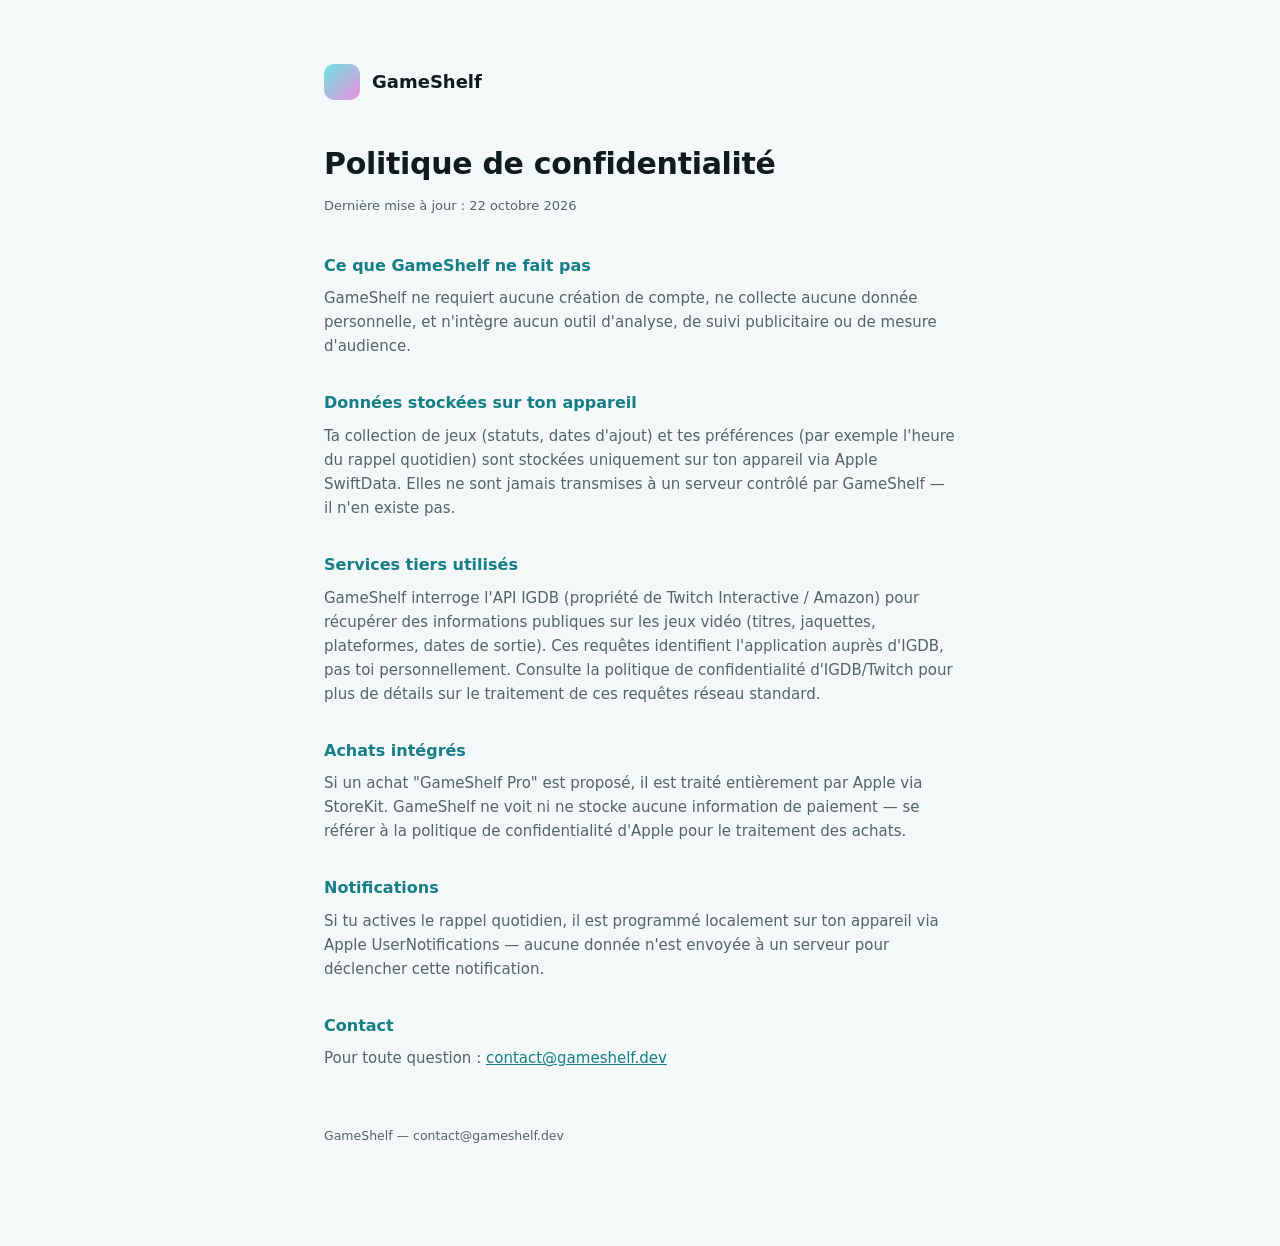
==== privacy.html @ 91755a86 "Add privacy policy and support pages" ====
<!doctype html>
<html lang="fr">
<head>
<meta charset="utf-8">
<meta name="viewport" content="width=device-width, initial-scale=1">
<title>Politique de confidentialité — GameShelf</title>
<link rel="stylesheet" href="style.css">
</head>
<body>
<div class="page">
  <header class="app">
    <div class="mark"></div>
    <div class="name">GameShelf</div>
  </header>

  <h1>Politique de confidentialité</h1>
  <p class="updated">Dernière mise à jour : 22 octobre 2026</p>

  <h2>Ce que GameShelf ne fait pas</h2>
  <p>GameShelf ne requiert aucune création de compte, ne collecte aucune donnée personnelle, et n'intègre aucun outil d'analyse, de suivi publicitaire ou de mesure d'audience.</p>

  <h2>Données stockées sur ton appareil</h2>
  <p>Ta collection de jeux (statuts, dates d'ajout) et tes préférences (par exemple l'heure du rappel quotidien) sont stockées uniquement sur ton appareil via Apple SwiftData. Elles ne sont jamais transmises à un serveur contrôlé par GameShelf — il n'en existe pas.</p>

  <h2>Services tiers utilisés</h2>
  <p>GameShelf interroge l'API IGDB (propriété de Twitch Interactive / Amazon) pour récupérer des informations publiques sur les jeux vidéo (titres, jaquettes, plateformes, dates de sortie). Ces requêtes identifient l'application auprès d'IGDB, pas toi personnellement. Consulte la politique de confidentialité d'IGDB/Twitch pour plus de détails sur le traitement de ces requêtes réseau standard.</p>

  <h2>Achats intégrés</h2>
  <p>Si un achat "GameShelf Pro" est proposé, il est traité entièrement par Apple via StoreKit. GameShelf ne voit ni ne stocke aucune information de paiement — se référer à la politique de confidentialité d'Apple pour le traitement des achats.</p>

  <h2>Notifications</h2>
  <p>Si tu actives le rappel quotidien, il est programmé localement sur ton appareil via Apple UserNotifications — aucune donnée n'est envoyée à un serveur pour déclencher cette notification.</p>

  <h2>Contact</h2>
  <p>Pour toute question : <a href="mailto:contact@gameshelf.dev">contact@gameshelf.dev</a></p>

  <footer>GameShelf — contact@gameshelf.dev</footer>
</div>
</body>
</html>
---- style.css ----
:root {
  --bg: #f4f8f8;
  --surface: #ffffff;
  --border: #d7e4e4;
  --text: #0f1b1c;
  --text-secondary: #526465;
  --accent: #157e86;
}

@media (prefers-color-scheme: dark) {
  :root {
    --bg: #0b1213;
    --surface: #121d1e;
    --border: #203030;
    --text: #eef5f5;
    --text-secondary: #a3b5b6;
    --accent: #6fe4e0;
  }
}

* { box-sizing: border-box; }

body {
  margin: 0;
  background: var(--bg);
  color: var(--text);
  font-family: -apple-system, "SF Pro Text", "Segoe UI", system-ui, sans-serif;
  line-height: 1.6;
}

.page {
  max-width: 680px;
  margin: 0 auto;
  padding: 64px 24px 100px;
}

header.app {
  display: flex;
  align-items: center;
  gap: 12px;
  margin-bottom: 40px;
}

header.app .mark {
  width: 36px;
  height: 36px;
  border-radius: 10px;
  background: linear-gradient(135deg, #6fe4e0, #ea8fe0);
  flex-shrink: 0;
}

header.app .name {
  font-weight: 700;
  font-size: 18px;
}

h1 {
  font-size: 30px;
  font-weight: 800;
  margin: 0 0 8px;
  letter-spacing: -0.01em;
}

.updated {
  color: var(--text-secondary);
  font-size: 13px;
  margin: 0 0 36px;
}

h2 {
  font-size: 16px;
  font-weight: 700;
  color: var(--accent);
  margin: 32px 0 8px;
}

p {
  color: var(--text-secondary);
  font-size: 15px;
  margin: 0 0 4px;
}

a { color: var(--accent); }

.card {
  background: var(--surface);
  border: 1px solid var(--border);
  border-radius: 14px;
  padding: 24px;
  margin-top: 8px;
}

.contact {
  display: inline-flex;
  align-items: center;
  gap: 8px;
  font-size: 17px;
  font-weight: 600;
  color: var(--text);
  text-decoration: none;
  margin-top: 8px;
}

footer {
  margin-top: 56px;
  font-size: 12.5px;
  color: var(--text-secondary);
}
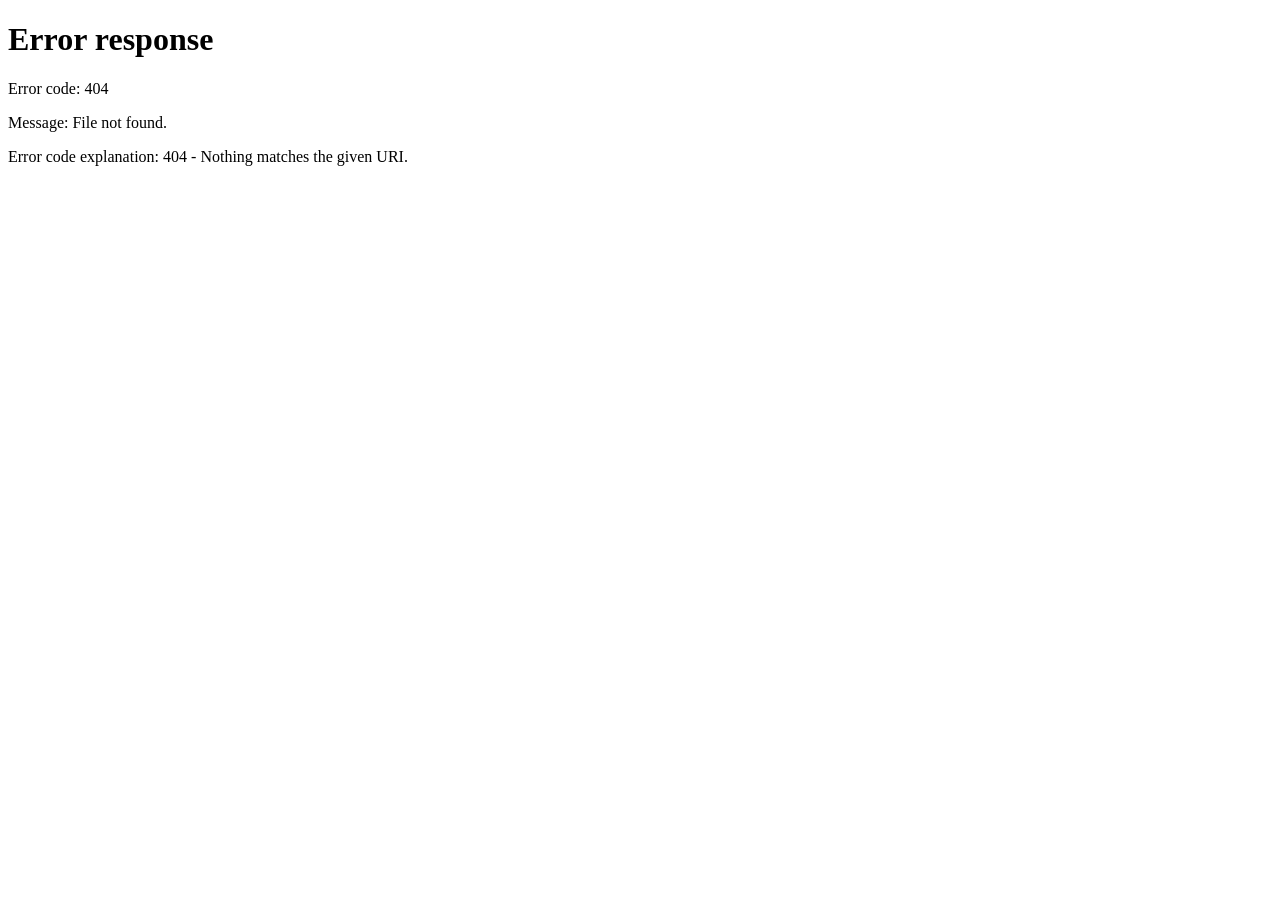
==== commit 81de3384: "Add English versions with auto language detection" ====
--- a/privacy.html
+++ b/privacy.html
@@ -6,35 +6,38 @@
 <title>Politique de confidentialité — GameShelf</title>
 <link rel="stylesheet" href="style.css">
 </head>
-<body>
-<div class="page">
-  <header class="app">
-    <div class="mark"></div>
-    <div class="name">GameShelf</div>
-  </header>
+<body data-lang="fr" data-alt-url="/privacy-en">
+  <div class="page">
+    <header class="app">
+      <div class="mark"></div>
+      <div class="name">GameShelf</div>
+    </header>
 
-  <h1>Politique de confidentialité</h1>
-  <p class="updated">Dernière mise à jour : 22 octobre 2026</p>
+    <a class="lang-switch" href="/privacy-en" onclick="setGameShelfLang('en')">English version →</a>
 
-  <h2>Ce que GameShelf ne fait pas</h2>
-  <p>GameShelf ne requiert aucune création de compte, ne collecte aucune donnée personnelle, et n'intègre aucun outil d'analyse, de suivi publicitaire ou de mesure d'audience.</p>
+    <h1>Politique de confidentialité</h1>
+    <p class="updated">Dernière mise à jour : 22 octobre 2026</p>
 
-  <h2>Données stockées sur ton appareil</h2>
-  <p>Ta collection de jeux (statuts, dates d'ajout) et tes préférences (par exemple l'heure du rappel quotidien) sont stockées uniquement sur ton appareil via Apple SwiftData. Elles ne sont jamais transmises à un serveur contrôlé par GameShelf — il n'en existe pas.</p>
+    <h2>Ce que GameShelf ne fait pas</h2>
+    <p>GameShelf ne requiert aucune création de compte, ne collecte aucune donnée personnelle, et n'intègre aucun outil d'analyse, de suivi publicitaire ou de mesure d'audience.</p>
 
-  <h2>Services tiers utilisés</h2>
-  <p>GameShelf interroge l'API IGDB (propriété de Twitch Interactive / Amazon) pour récupérer des informations publiques sur les jeux vidéo (titres, jaquettes, plateformes, dates de sortie). Ces requêtes identifient l'application auprès d'IGDB, pas toi personnellement. Consulte la politique de confidentialité d'IGDB/Twitch pour plus de détails sur le traitement de ces requêtes réseau standard.</p>
+    <h2>Données stockées sur ton appareil</h2>
+    <p>Ta collection de jeux (statuts, dates d'ajout) et tes préférences (par exemple l'heure du rappel quotidien) sont stockées uniquement sur ton appareil via Apple SwiftData. Elles ne sont jamais transmises à un serveur contrôlé par GameShelf — il n'en existe pas.</p>
 
-  <h2>Achats intégrés</h2>
-  <p>Si un achat "GameShelf Pro" est proposé, il est traité entièrement par Apple via StoreKit. GameShelf ne voit ni ne stocke aucune information de paiement — se référer à la politique de confidentialité d'Apple pour le traitement des achats.</p>
+    <h2>Services tiers utilisés</h2>
+    <p>GameShelf interroge l'API IGDB (propriété de Twitch Interactive / Amazon) pour récupérer des informations publiques sur les jeux vidéo (titres, jaquettes, plateformes, dates de sortie). Ces requêtes identifient l'application auprès d'IGDB, pas toi personnellement. Consulte la politique de confidentialité d'IGDB/Twitch pour plus de détails sur le traitement de ces requêtes réseau standard.</p>
 
-  <h2>Notifications</h2>
-  <p>Si tu actives le rappel quotidien, il est programmé localement sur ton appareil via Apple UserNotifications — aucune donnée n'est envoyée à un serveur pour déclencher cette notification.</p>
+    <h2>Achats intégrés</h2>
+    <p>Si un achat "GameShelf Pro" est proposé, il est traité entièrement par Apple via StoreKit. GameShelf ne voit ni ne stocke aucune information de paiement — se référer à la politique de confidentialité d'Apple pour le traitement des achats.</p>
 
-  <h2>Contact</h2>
-  <p>Pour toute question : <a href="mailto:contact@gameshelf.dev">contact@gameshelf.dev</a></p>
+    <h2>Notifications</h2>
+    <p>Si tu actives le rappel quotidien, il est programmé localement sur ton appareil via Apple UserNotifications — aucune donnée n'est envoyée à un serveur pour déclencher cette notification.</p>
 
-  <footer>GameShelf — contact@gameshelf.dev</footer>
-</div>
+    <h2>Contact</h2>
+    <p>Pour toute question : <a href="mailto:contact@gameshelf.dev">contact@gameshelf.dev</a></p>
+
+    <footer>GameShelf — contact@gameshelf.dev</footer>
+  </div>
+  <script src="/lang.js"></script>
 </body>
 </html>
--- a/style.css
+++ b/style.css
@@ -106,3 +106,14 @@
   font-size: 12.5px;
   color: var(--text-secondary);
 }
+
+.lang-switch {
+  display: inline-block;
+  margin-bottom: 24px;
+  font-size: 13px;
+  color: var(--accent);
+  text-decoration: none;
+  border: 1px solid var(--border);
+  border-radius: 100px;
+  padding: 5px 12px;
+}
